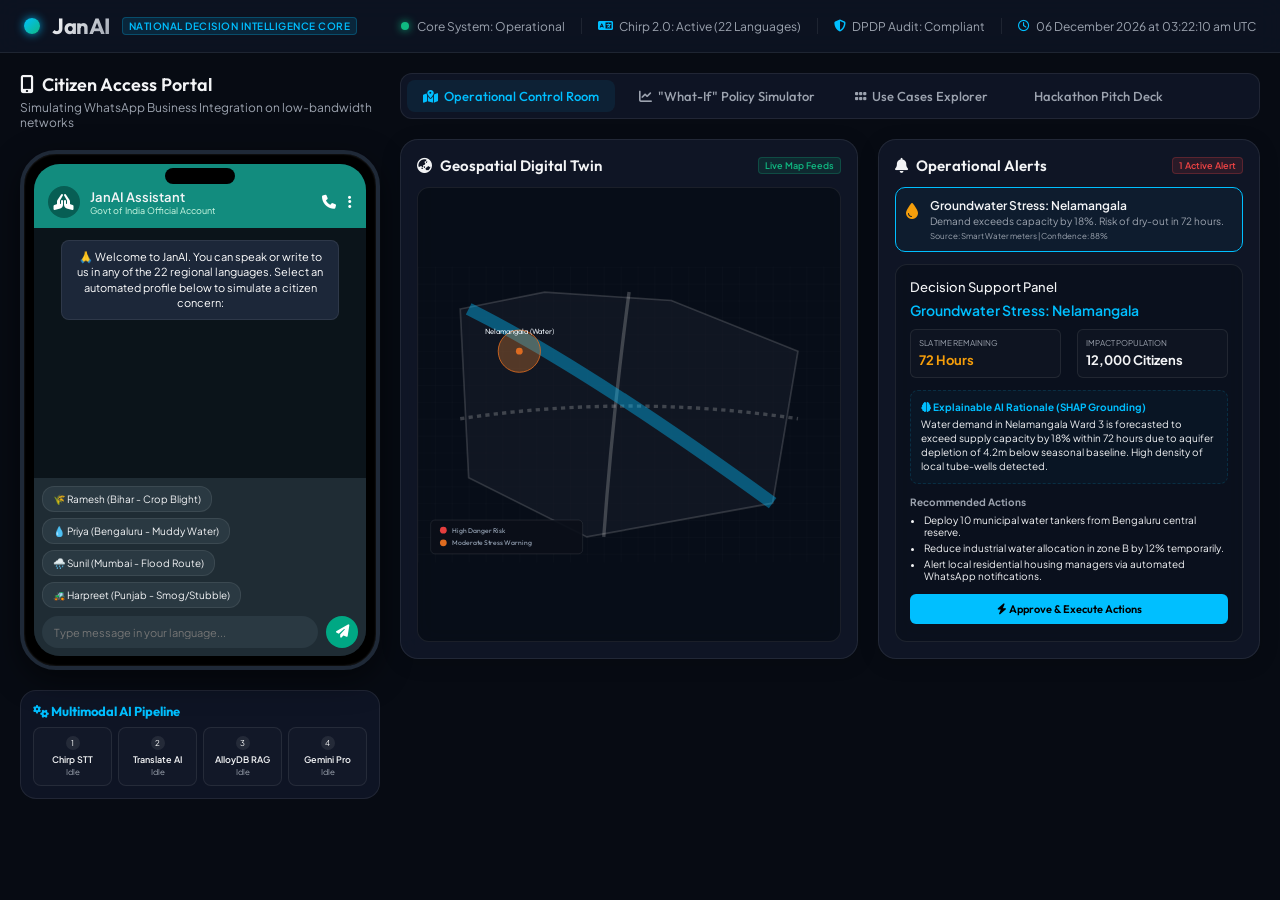
==== index.html @ b57dcece "feat: Initial commit of JanAI interactive prototype" ====
<!DOCTYPE html>
<html lang="en">
<head>
    <meta charset="UTF-8">
    <meta name="viewport" content="width=device-width, initial-scale=1.0">
    <title>JanAI - India's AI Decision Intelligence Platform</title>
    <!-- Google Fonts -->
    <link href="https://fonts.googleapis.com/css2?family=Outfit:wght@300;400;500;600;700;800&family=Plus+Jakarta+Sans:wght@300;400;500;600;700&display=swap" rel="stylesheet">
    <!-- FontAwesome Icons -->
    <link rel="stylesheet" href="https://cdnjs.cloudflare.com/ajax/libs/font-awesome/6.4.0/css/all.min.css">
    <!-- Custom CSS -->
    <link rel="stylesheet" href="index.css">
</head>
<body>
    <!-- Top Cybernetic Navigation Bar -->
    <header class="cyber-header">
        <div class="header-logo">
            <div class="logo-orb"></div>
            <h1>JanAI</h1>
            <span class="sub-badge">National Decision Intelligence Core</span>
        </div>
        <div class="system-status">
            <div class="status-indicator">
                <span class="pulse-green"></span>
                <span class="status-text">Core System: Operational</span>
            </div>
            <div class="status-divider"></div>
            <div class="status-item">
                <i class="fa-solid fa-language"></i>
                <span>Chirp 2.0: Active (22 Languages)</span>
            </div>
            <div class="status-divider"></div>
            <div class="status-item">
                <i class="fa-solid fa-shield-halved"></i>
                <span>DPDP Audit: Compliant</span>
            </div>
            <div class="status-divider"></div>
            <div class="status-item timer">
                <i class="fa-regular fa-clock"></i>
                <span id="live-time">04 July 2026 | 11:43 AM IST</span>
            </div>
        </div>
    </header>

    <!-- Main Workspace Layout -->
    <main class="dashboard-container">
        <!-- LEFT PANEL: Citizen Chat Simulator (Interactive Phone) -->
        <section class="left-panel">
            <div class="panel-header">
                <h2><i class="fa-solid fa-mobile-screen-button"></i> Citizen Access Portal</h2>
                <p>Simulating WhatsApp Business Integration on low-bandwidth networks</p>
            </div>
            
            <!-- Mobile Phone Shell -->
            <div class="phone-shell">
                <div class="phone-screen">
                    <!-- WhatsApp Header -->
                    <div class="wa-header">
                        <div class="wa-avatar">
                            <i class="fa-solid fa-hands-praying"></i>
                        </div>
                        <div class="wa-chat-info">
                            <h3>JanAI Assistant</h3>
                            <span class="online-indicator">Govt of India Official Account</span>
                        </div>
                        <div class="wa-actions">
                            <i class="fa-solid fa-phone"></i>
                            <i class="fa-solid fa-ellipsis-vertical"></i>
                        </div>
                    </div>
                    
                    <!-- WhatsApp Chat Area -->
                    <div class="wa-body" id="chat-body">
                        <div class="wa-message system">
                            <p>🙏 Welcome to JanAI. You can speak or write to us in any of the 22 regional languages. Select an automated profile below to simulate a citizen concern:</p>
                        </div>
                    </div>
                    
                    <!-- WhatsApp Inputs & Quick Options -->
                    <div class="wa-footer">
                        <div class="quick-selectors">
                            <button onclick="simulateCitizen('ramesh')">🌾 Ramesh (Bihar - Crop Blight)</button>
                            <button onclick="simulateCitizen('priya')">💧 Priya (Bengaluru - Muddy Water)</button>
                            <button onclick="simulateCitizen('sunil')">🌧️ Sunil (Mumbai - Flood Route)</button>
                            <button onclick="simulateCitizen('harpreet')">🚜 Harpreet (Punjab - Smog/Stubble)</button>
                        </div>
                        <div class="input-container">
                            <input type="text" id="user-input" placeholder="Type message in your language..." disabled>
                            <button class="send-btn" id="send-btn" disabled><i class="fa-solid fa-paper-plane"></i></button>
                        </div>
                    </div>
                </div>
            </div>

            <!-- Pipeline Visualizer -->
            <div class="pipeline-visualizer">
                <h3><i class="fa-solid fa-gears"></i> Multimodal AI Pipeline</h3>
                <div class="steps-grid">
                    <div class="step-card" id="step-stt">
                        <div class="step-num">1</div>
                        <h4>Chirp STT</h4>
                        <p id="stt-val">Idle</p>
                    </div>
                    <div class="step-card" id="step-trans">
                        <div class="step-num">2</div>
                        <h4>Translate AI</h4>
                        <p id="trans-val">Idle</p>
                    </div>
                    <div class="step-card" id="step-rag">
                        <div class="step-num">3</div>
                        <h4>AlloyDB RAG</h4>
                        <p id="rag-val">Idle</p>
                    </div>
                    <div class="step-card" id="step-gemini">
                        <div class="step-num">4</div>
                        <h4>Gemini Pro</h4>
                        <p id="gemini-val">Idle</p>
                    </div>
                </div>
            </div>
        </section>

        <!-- RIGHT PANEL: Government Decision Intelligence Hub -->
        <section class="right-panel">
            <!-- Navigation Tabs -->
            <div class="tab-bar">
                <button class="tab-btn active" onclick="switchTab('control-room')"><i class="fa-solid fa-map-location-dot"></i> Operational Control Room</button>
                <button class="tab-btn" onclick="switchTab('simulator')"><i class="fa-solid fa-chart-line"></i> "What-If" Policy Simulator</button>
                <button class="tab-btn" onclick="switchTab('use-cases')"><i class="fa-solid fa-grip"></i> Use Cases Explorer</button>
                <button class="tab-btn" onclick="switchTab('slide-deck')"><i class="fa-solid fa-presentation-screen"></i> Hackathon Pitch Deck</button>
            </div>

            <!-- TAB 1: Control Room -->
            <div class="tab-content active" id="control-room">
                <div class="control-grid">
                    <!-- Left: Spatial Digital Twin Map -->
                    <div class="card map-card">
                        <div class="card-header">
                            <h3><i class="fa-solid fa-earth-asia"></i> Geospatial Digital Twin</h3>
                            <span class="live-map-badge">Live Map Feeds</span>
                        </div>
                        <div class="map-container">
                            <!-- Digital Twin SVG Simulation -->
                            <svg viewBox="0 0 500 350" class="digital-twin-svg" id="digital-twin-map">
                                <!-- Background grid -->
                                <defs>
                                    <pattern id="grid" width="20" height="20" patternUnits="userSpaceOnUse">
                                        <path d="M 20 0 L 0 0 0 20" fill="none" stroke="rgba(255,255,255,0.03)" stroke-width="1"/>
                                    </pattern>
                                </defs>
                                <rect width="500" height="350" fill="url(#grid)" />
                                
                                <!-- Simulated City Boundaries -->
                                <path d="M50 50 L150 30 L300 40 L450 100 L420 280 L200 320 L60 250 Z" fill="rgba(26, 32, 44, 0.5)" stroke="rgba(255,255,255,0.15)" stroke-width="2"/>
                                
                                <!-- Roads -->
                                <path d="M50 180 Q250 150 450 180" fill="none" stroke="rgba(255,255,255,0.2)" stroke-width="4" stroke-dasharray="5,5"/>
                                <path d="M250 30 Q230 180 220 320" fill="none" stroke="rgba(255,255,255,0.2)" stroke-width="4"/>
                                
                                <!-- Water Body / River -->
                                <path d="M 60 50 Q 200 120 420 280" fill="none" stroke="rgba(0, 191, 255, 0.4)" stroke-width="15" id="river-path"/>
                                
                                <!-- Sensor Pins & Areas -->
                                <g id="sensor-group">
                                    <!-- Nelamangala Block (Water Scarcity) -->
                                    <circle cx="120" cy="100" r="25" class="risk-zone" fill="rgba(237, 137, 54, 0.3)" stroke="#DD6B20" stroke-width="1" id="zone-water"/>
                                    <circle cx="120" cy="100" r="4" fill="#DD6B20" />
                                    <text x="120" y="80" text-anchor="middle" fill="#E2E8F0" font-size="9" font-family="Outfit">Nelamangala (Water)</text>
                                    
                                    <!-- Mumbai Flood Sensor Zone -->
                                    <circle cx="280" cy="180" r="30" class="risk-zone pulse-warning" fill="rgba(229, 62, 62, 0.25)" stroke="#E53E3E" stroke-width="1.5" id="zone-flood" style="display:none;"/>
                                    <circle cx="280" cy="180" r="4" fill="#E53E3E" id="sensor-flood" style="display:none;"/>
                                    <text x="280" y="160" text-anchor="middle" fill="#E2E8F0" font-size="9" font-family="Outfit" id="text-flood" style="display:none;">Ward 3 (Flood Risk)</text>

                                    <!-- Stubble Burning Smoke Zone -->
                                    <path d="M 300 50 Q 380 40 420 80 Q 350 100 300 50 Z" fill="rgba(160, 174, 192, 0.3)" stroke="#718096" stroke-dasharray="2,2" id="zone-smoke" style="display:none;"/>
                                    <circle cx="360" cy="65" r="4" fill="#FFD700" id="sensor-smoke" style="display:none;"/>
                                    <text x="360" y="50" text-anchor="middle" fill="#E2E8F0" font-size="9" font-family="Outfit" id="text-smoke" style="display:none;">Smog Plume detected</text>
                                </g>

                                <!-- Legend -->
                                <g transform="translate(15, 300)">
                                    <rect width="180" height="40" rx="5" fill="rgba(11, 15, 25, 0.9)" stroke="rgba(255,255,255,0.1)"/>
                                    <circle cx="15" cy="12" r="4" fill="#E53E3E"/>
                                    <text x="25" y="15" fill="#A0AEC0" font-size="8" font-family="Outfit">High Danger Risk</text>
                                    
                                    <circle cx="15" cy="27" r="4" fill="#DD6B20"/>
                                    <text x="25" y="30" fill="#A0AEC0" font-size="8" font-family="Outfit">Moderate Stress Warning</text>
                                </g>
                            </svg>
                        </div>
                    </div>

                    <!-- Right: Live Intelligent Alerts Queue -->
                    <div class="card alerts-card">
                        <div class="card-header">
                            <h3><i class="fa-solid fa-bell"></i> Operational Alerts</h3>
                            <span class="active-badge" id="active-alert-count">1 Active Alert</span>
                        </div>
                        <div class="alerts-list" id="alerts-list">
                            <!-- Alert 1 (Always Active initially - Water Scarcity) -->
                            <div class="alert-item warning" id="alert-water-item" onclick="selectAlert('water')">
                                <div class="alert-icon"><i class="fa-solid fa-droplet"></i></div>
                                <div class="alert-details">
                                    <h4>Groundwater Stress: Nelamangala</h4>
                                    <p>Demand exceeds capacity by 18%. Risk of dry-out in 72 hours.</p>
                                    <span class="alert-meta">Source: Smart Water meters | Confidence: 88%</span>
                                </div>
                            </div>
                        </div>

                        <!-- Selected Alert Actions / Rationale Panel -->
                        <div class="alert-detail-panel" id="alert-detail-panel">
                            <h3>Decision Support Panel</h3>
                            <p class="panel-placeholder">Select an active operational alert above to inspect explainable AI reasoning and trigger closed-loop automation workflows.</p>
                            
                            <div class="panel-data" id="panel-data" style="display: none;">
                                <h4 id="panel-title">Groundwater Stress: Nelamangala</h4>
                                <div class="metric-row">
                                    <div class="sub-metric">
                                        <span class="label">SLA Time Remaining</span>
                                        <span class="val text-orange">72 Hours</span>
                                    </div>
                                    <div class="sub-metric">
                                        <span class="label">Impact Population</span>
                                        <span class="val" id="panel-impact">12,000 Citizens</span>
                                    </div>
                                </div>
                                <div class="reason-block">
                                    <h5><i class="fa-solid fa-brain"></i> Explainable AI Rationale (SHAP Grounding)</h5>
                                    <p id="panel-rationale">Water demand in Ward 12 is expected to exceed supply by 18% within 72 hours due to increased consumption and declining reservoir levels. Target aquifer depletion is 4.2m below seasonal baseline.</p>
                                </div>
                                <div class="action-block">
                                    <h5>Recommended Actions</h5>
                                    <ul id="panel-actions">
                                        <li>Deploy 10 municipal water tankers immediately.</li>
                                        <li>Reduce industrial supply allocation by 10%.</li>
                                        <li>Alert local residential association managers via automated WhatsApp notifications.</li>
                                    </ul>
                                    <button class="dispatch-btn" onclick="dispatchWorkflow()"><i class="fa-solid fa-bolt"></i> Approve & Execute Actions</button>
                                </div>
                            </div>
                        </div>
                    </div>
                </div>
            </div>

            <!-- TAB 2: "What-If" Policy Simulator -->
            <div class="tab-content" id="simulator">
                <div class="simulator-header">
                    <h2><i class="fa-solid fa-sliders"></i> "What-If" Policy Simulation Board</h2>
                    <p>Forecast regional outcomes by dynamically tuning municipal resources and tracking system impacts.</p>
                </div>
                
                <div class="sim-grid">
                    <!-- Left: Control Sliders -->
                    <div class="card sim-sliders-card">
                        <h3>Resource Adjustments</h3>
                        <div class="slider-group">
                            <label for="slide-tankers">
                                <span><i class="fa-solid fa-truck-water"></i> Water Tanker Pool Size</span>
                                <span class="slide-val" id="val-tankers">15 Tanks</span>
                            </label>
                            <input type="range" id="slide-tankers" min="5" max="50" value="15" oninput="runSimulation()">
                            <span class="slide-desc">Affects Nelamangala water distribution coverage. Billed directly to municipal budget.</span>
                        </div>

                        <div class="slider-group">
                            <label for="slide-subsidy">
                                <span><i class="fa-solid fa-hand-holding-dollar"></i> Stubble Burning Subsidy (per Acre)</span>
                                <span class="slide-val" id="val-subsidy">₹2,500</span>
                            </label>
                            <input type="range" id="slide-subsidy" min="1000" max="6000" step="500" value="2500" oninput="runSimulation()">
                            <span class="slide-desc">Incentivizes Punjab farmers. Direct impact on Delhi winter smog density.</span>
                        </div>

                        <div class="slider-group">
                            <label for="slide-transit">
                                <span><i class="fa-solid fa-traffic-light"></i> Traffic Diversion Rate (ORR Bengaluru)</span>
                                <span class="slide-val" id="val-transit">20%</span>
                            </label>
                            <input type="range" id="slide-transit" min="0" max="80" step="10" value="20" oninput="runSimulation()">
                            <span class="slide-desc">Rate of traffic redirected to outer corridors during gridlocks.</span>
                        </div>

                        <div class="slider-group">
                            <label for="slide-cooling">
                                <span><i class="fa-solid fa-snowflake"></i> Urban Cooling Shelter Capacity</span>
                                <span class="slide-val" id="val-cooling">200 Beds</span>
                            </label>
                            <input type="range" id="slide-cooling" min="50" max="1000" step="50" value="200" oninput="runSimulation()">
                            <span class="slide-desc">Adjusts cooling shelter availability during summer heatwaves.</span>
                        </div>
                    </div>

                    <!-- Right: Visual Impact Gauges -->
                    <div class="card sim-gauges-card">
                        <h3>Simulated Output & AI Advisory</h3>
                        <div class="gauges-grid">
                            <div class="gauge-card">
                                <span class="gauge-title">Sentiment & CSAT</span>
                                <div class="gauge-value" id="gauge-sentiment">76%</div>
                                <div class="gauge-trend"><i class="fa-solid fa-caret-up text-green"></i> Stable</div>
                            </div>
                            <div class="gauge-card">
                                <span class="gauge-title">Mitigated Risk %</span>
                                <div class="gauge-value text-orange" id="gauge-risk">55%</div>
                                <div class="gauge-trend"><i class="fa-solid fa-caret-up text-orange"></i> Improving</div>
                            </div>
                            <div class="gauge-card">
                                <span class="gauge-title">Response Latency</span>
                                <div class="gauge-value" id="gauge-latency">42 Min</div>
                                <div class="gauge-trend"><i class="fa-solid fa-caret-down text-green"></i> Faster</div>
                            </div>
                            <div class="gauge-card">
                                <span class="gauge-title">Budget Impact (Est)</span>
                                <div class="gauge-value text-red" id="gauge-budget">₹18.4L</div>
                                <div class="gauge-trend"><i class="fa-solid fa-caret-up text-red"></i> High Cost</div>
                            </div>
                        </div>

                        <!-- Causal Engine Box -->
                        <div class="causal-engine-box">
                            <h4><i class="fa-solid fa-circle-nodes"></i> Causal AI Analysis & Advisory</h4>
                            <p id="sim-advisory">Current policies maintain a balanced status quo. Increasing stubble burning subsidies to ₹4,000 is projected to reduce Delhi smoke density by 22% but requires reallocation of ₹14 Lakhs from urban greening grants.</p>
                        </div>
                    </div>
                </div>
            </div>

            <!-- TAB 3: Use Cases Explorer -->
            <div class="tab-content" id="use-cases">
                <div class="usecases-header">
                    <h2><i class="fa-solid fa-cubes"></i> Top 10 Multimodal AI Use Cases</h2>
                    <p>Designed specifically to address current and forecasted societal challenges in India.</p>
                </div>
                
                <div class="usecases-grid">
                    <!-- 1 -->
                    <div class="usecase-card">
                        <div class="uc-header">
                            <div class="uc-icon"><i class="fa-solid fa-briefcase-medical"></i></div>
                            <h3>1. Healthcare Outbreak Predictor</h3>
                        </div>
                        <div class="uc-body">
                            <p><strong>Problem:</strong> Rapid spread of Dengue, Malaria, and Cholera due to delayed detection in urban slums and rural zones.</p>
                            <p><strong>AI Solution:</strong> Gemini analyzes hospital admissions, local rainfall patterns, and satellite indices of stagnant water. Models forecast outbreaks 14 days in advance.</p>
                        </div>
                        <div class="uc-footer">
                            <span>Google Cloud: Vertex AI, BigQuery, Earth Engine</span>
                        </div>
                    </div>

                    <!-- 2 -->
                    <div class="usecase-card">
                        <div class="uc-header">
                            <div class="uc-icon"><i class="fa-solid fa-cloud-showers-heavy"></i></div>
                            <h3>2. Multimodal Flood Coordinator</h3>
                        </div>
                        <div class="uc-body">
                            <p><strong>Problem:</strong> Heavy monsoon cloudbursts causing flash flooding, stalling transport and endangering citizens.</p>
                            <p><strong>AI Solution:</strong> Ingests water level sensor telemetry and citizen photos via WhatsApp. Predicts runoffs and schedules automated emergency alerts.</p>
                        </div>
                        <div class="uc-footer">
                            <span>Google Cloud: Pub/Sub, Cloud Run, Maps API</span>
                        </div>
                    </div>

                    <!-- 3 -->
                    <div class="usecase-card">
                        <div class="uc-header">
                            <div class="uc-icon"><i class="fa-solid fa-venus"></i></div>
                            <h3>3. Suraksha: Safe Passage</h3>
                        </div>
                        <div class="uc-body">
                            <p><strong>Problem:</strong> Dynamic safety challenges for women working late night shifts in under-lit urban transit corridors.</p>
                            <p><strong>AI Solution:</strong> Integrates street-lighting data, retail commercial density, police patrol logs, and emergency feeds to map optimal walking pathways.</p>
                        </div>
                        <div class="uc-footer">
                            <span>Google Cloud: Vision AI, Cloud Functions, Firestore</span>
                        </div>
                    </div>

                    <!-- 4 -->
                    <div class="usecase-card">
                        <div class="uc-header">
                            <div class="uc-icon"><i class="fa-solid fa-bus"></i></div>
                            <h3>4. Dynamic Transit Optimizer</h3>
                        </div>
                        <div class="uc-body">
                            <p><strong>Problem:</strong> Stalling economic productivity due to heavy transit gridlocks in metro hubs like Bengaluru.</p>
                            <p><strong>AI Solution:</strong> Uses reinforcement learning on CCTV traffic feeds to dynamically adjust light signaling patterns and bus fleet dispatch intervals.</p>
                        </div>
                        <div class="uc-footer">
                            <span>Google Cloud: Vertex AI Reinforcement Learning, Looker</span>
                        </div>
                    </div>

                    <!-- 5 -->
                    <div class="usecase-card">
                        <div class="uc-header">
                            <div class="uc-icon"><i class="fa-solid fa-trash-can"></i></div>
                            <h3>5. Swachh-AI: Smart Waste Dispatch</h3>
                        </div>
                        <div class="uc-body">
                            <p><strong>Problem:</strong> Blocked public sewage drains and overflowing dustbins, leading to municipal health hazards.</p>
                            <p><strong>AI Solution:</strong> Ingests citizen photos, categorizes trash volume using Vision AI, and dynamically creates route schedules for sanitation trucks.</p>
                        </div>
                        <div class="uc-footer">
                            <span>Google Cloud: Document AI, Cloud Run, Optimization AI</span>
                        </div>
                    </div>

                    <!-- 6 -->
                    <div class="usecase-card">
                        <div class="uc-header">
                            <div class="uc-icon"><i class="fa-solid fa-monument"></i></div>
                            <h3>6. Multi-lingual Tourist Guide</h3>
                        </div>
                        <div class="uc-body">
                            <p><strong>Problem:</strong> Lack of structured, accessible multi-lingual historical narratives at cultural monuments.</p>
                            <p><strong>AI Solution:</strong> Real-time visual analysis of monuments via mobile camera; Gemini provides rich contextual storytelling in 22 regional languages.</p>
                        </div>
                        <div class="uc-footer">
                            <span>Google Cloud: Gemini, Text-to-Speech, Vision API</span>
                        </div>
                    </div>

                    <!-- 7 -->
                    <div class="usecase-card">
                        <div class="uc-header">
                            <div class="uc-icon"><i class="fa-solid fa-seedling"></i></div>
                            <h3>7. Krishi-Gyan: Agri-Risk Mitigator</h3>
                        </div>
                        <div class="uc-body">
                            <p><strong>Problem:</strong> Severe crop failures from unpredictable pest invasions and sudden unseasonal rainfall.</p>
                            <p><strong>AI Solution:</strong> Matches soil sensors, satellite imagery of leaf canopy, and local weather patterns. Provides direct crop remedy advisory on WhatsApp.</p>
                        </div>
                        <div class="uc-footer">
                            <span>Google Cloud: Earth Engine, Spanner, Vertex Feature Store</span>
                        </div>
                    </div>

                    <!-- 8 -->
                    <div class="usecase-card">
                        <div class="uc-header">
                            <div class="uc-icon"><i class="fa-solid fa-comments"></i></div>
                            <h3>8. Jan-Grievance Voice Redressal</h3>
                        </div>
                        <div class="uc-body">
                            <p><strong>Problem:</strong> Administrative blockages; rural citizens cannot access complex, text-heavy grievance portals.</p>
                            <p><strong>AI Solution:</strong> A voice-note portal on WhatsApp. Chirp transcribes local dialects, extracts grievances, and routes them to departments.</p>
                        </div>
                        <div class="uc-footer">
                            <span>Google Cloud: Chirp STT, Translation API, Firestore</span>
                        </div>
                    </div>

                    <!-- 9 -->
                    <div class="usecase-card">
                        <div class="uc-header">
                            <div class="uc-icon"><i class="fa-solid fa-graduation-cap"></i></div>
                            <h3>9. Shiksha-Link: Tutor Assistant</h3>
                        </div>
                        <div class="uc-body">
                            <p><strong>Problem:</strong> High dropout rates in government schools due to lack of localized personal tutors.</p>
                            <p><strong>AI Solution:</strong> An interactive multimodal agent grounded in state textbook syllabi, delivering visual stories and marking physical papers.</p>
                        </div>
                        <div class="uc-footer">
                            <span>Google Cloud: Vertex Studio RAG, Document AI</span>
                        </div>
                    </div>

                    <!-- 10 -->
                    <div class="usecase-card">
                        <div class="uc-header">
                            <div class="uc-icon"><i class="fa-solid fa-wind"></i></div>
                            <h3>10. Paryavaran: Clean Air Sentinel</h3>
                        </div>
                        <div class="uc-body">
                            <p><strong>Problem:</strong> Seasonal stubble-smog crises in northern cities with AQI exceeding hazardous limits.</p>
                            <p><strong>AI Solution:</strong> Correlates satellite smoke detection, traffic levels, and AQI monitors to trigger automated alerts and coordinate mist tankers.</p>
                        </div>
                        <div class="uc-footer">
                            <span>Google Cloud: Vertex AI, BigQuery, Maps Platform</span>
                        </div>
                    </div>
                </div>
            </div>

            <!-- TAB 4: Slide Deck Browser -->
            <div class="tab-content" id="slide-deck">
                <div class="slide-controls">
                    <button class="slide-nav-btn" onclick="prevSlide()"><i class="fa-solid fa-arrow-left"></i> Previous</button>
                    <span class="slide-indicator" id="slide-number">Slide 1 of 10</span>
                    <button class="slide-nav-btn" onclick="nextSlide()">Next <i class="fa-solid fa-arrow-right"></i></button>
                </div>

                <div class="slide-viewer">
                    <!-- Slides Container -->
                    <div class="slide-container" id="slide-container">
                        <!-- Slide 1 -->
                        <div class="slide-card active" id="slide-1">
                            <span class="slide-tag">HACKATHON FINALE DECK</span>
                            <h2>JanAI: Empowering 1.4B Indian Citizens & Governance</h2>
                            <h3>Sovereign AI Decision Intelligence Platform</h3>
                            <div class="slide-bullets">
                                <div class="bullet-item"><i class="fa-solid fa-check"></i> <strong>Core Concept:</strong> Bridge fragmented public data silos into a closed-loop decision engine.</div>
                                <div class="bullet-item"><i class="fa-solid fa-check"></i> <strong>Technology:</strong> Built on Google Cloud Vertex AI, Gemini 2.5 Pro, and Chirp STT.</div>
                                <div class="bullet-item"><i class="fa-solid fa-check"></i> <strong>Focus:</strong> Resolve groundwater scarcity, monsoon cloudbursts, and winter AQI smog.</div>
                            </div>
                        </div>

                        <!-- Slide 2 -->
                        <div class="slide-card" id="slide-2">
                            <span class="slide-tag">THE PROBLEM STATEMENT</span>
                            <h2>India's Data Paradox: Rich Datasets, Fragmented Insights</h2>
                            <div class="slide-bullets">
                                <div class="bullet-item"><i class="fa-solid fa-circle-exclamation"></i> <strong>The Vault Dilemma:</strong> Aadhaar, ABDM, Smart Cities IoT, and Grievance records operate in isolation.</div>
                                <div class="bullet-item"><i class="fa-solid fa-circle-exclamation"></i> <strong>Reactive Governance:</strong> City administrations react *after* flooding, epidemics, or pollution events occur.</div>
                                <div class="bullet-item"><i class="fa-solid fa-circle-exclamation"></i> <strong>Language Exclusion:</strong> Complex online text portals exclude non-literate and regional-speaking rural populations.</div>
                            </div>
                        </div>

                        <!-- Slide 3 -->
                        <div class="slide-card" id="slide-3">
                            <span class="slide-tag">THE SOLUTION ARCHITECTURE</span>
                            <h2>Observe-Reason-Recommend-Act (ORRA)</h2>
                            <div class="slide-bullets">
                                <div class="bullet-item"><i class="fa-solid fa-eye"></i> <strong>Observe:</strong> Continuous streaming of regional voice files, sensor telemetry, and satellite rasters.</div>
                                <div class="bullet-item"><i class="fa-solid fa-gears"></i> <strong>Reason:</strong> Cross-departmental correlation using Gemini 2.5 Pro and BigQuery.</div>
                                <div class="bullet-item"><i class="fa-solid fa-lightbulb"></i> <strong>Recommend:</strong> Mathematical policy recommendations with strict SHAP explainability.</div>
                                <div class="bullet-item"><i class="fa-solid fa-bolt"></i> <strong>Act:</strong> Automated dispatch orders, SMS gateways, and cooling center allocations.</div>
                            </div>
                        </div>

                        <!-- Slide 4 -->
                        <div class="slide-card" id="slide-4">
                            <span class="slide-tag">GOVERNMENT DASHBOARD</span>
                            <h2>Spatial Digital Twin & Active Alerts</h2>
                            <div class="slide-bullets">
                                <div class="bullet-item"><i class="fa-solid fa-cubes"></i> <strong>Interactive Mapping:</strong> A unified 3D-like view linking water main lines, air sensors, and emergency assets.</div>
                                <div class="bullet-item"><i class="fa-solid fa-signal"></i> <strong>Intelligent Prioritization:</strong> Automated risk scoring based on population vulnerability and secondary risk likelihood.</div>
                                <div class="bullet-item"><i class="fa-solid fa-shield-halved"></i> <strong>Privacy First:</strong> Sensitive Data Protection API masks citizen PII dynamically.</div>
                            </div>
                        </div>

                        <!-- Slide 5 -->
                        <div class="slide-card" id="slide-5">
                            <span class="slide-tag">CITIZEN INTERFACE</span>
                            <h2>Democratizing Access via WhatsApp Voice</h2>
                            <div class="slide-bullets">
                                <div class="bullet-item"><i class="fa-solid fa-microphone"></i> <strong>Zero Learning Curve:</strong> Citizens send speech voice notes on WhatsApp in local dialects.</div>
                                <div class="bullet-item"><i class="fa-solid fa-language"></i> <strong>Chirp Speech Core:</strong> Transcribes code-mixed inputs (e.g., Hinglish, Kannada-English).</div>
                                <div class="bullet-item"><i class="fa-solid fa-link"></i> <strong>Direct Integration:</strong> Auto-ticket generation and Department routing completed in seconds.</div>
                            </div>
                        </div>

                        <!-- Slide 6 -->
                        <div class="slide-card" id="slide-6">
                            <span class="slide-tag">GROUNDED AI</span>
                            <h2>RAG Architecture: Trustworthy & Fact-Checked</h2>
                            <div class="slide-bullets">
                                <div class="bullet-item"><i class="fa-solid fa-database"></i> <strong>AlloyDB pgvector:</strong> Stores official government booklets and municipal codes.</div>
                                <div class="bullet-item"><i class="fa-solid fa-magnifying-glass"></i> <strong>Hallucination Prevention:</strong> Models check output similarity against source documents. If score < 0.85, the answer is rewritten.</div>
                                <div class="bullet-item"><i class="fa-solid fa-arrow-down-up-lock"></i> <strong>Security Guardrails:</strong> Compliant with DPDP Act 2023 guidelines on data sovereignty.</div>
                            </div>
                        </div>

                        <!-- Slide 7 -->
                        <div class="slide-card" id="slide-7">
                            <span class="slide-tag">SCALING UP</span>
                            <h2>Sovereign & Cost-Effective Scalability</h2>
                            <div class="slide-bullets">
                                <div class="bullet-item"><i class="fa-solid fa-server"></i> <strong>Cloud Run & GKE:</strong> Scales dynamically to handle peaks during monsoon floods.</div>
                                <div class="bullet-item"><i class="fa-solid fa-wallet"></i> <strong>Multi-Model Optimizations:</strong> Routine tasks run on Gemini 2.5 Flash. Only critical risk evaluations route to Gemini 2.5 Pro (saving 60% token costs).</div>
                                <div class="bullet-item"><i class="fa-solid fa-location-dot"></i> <strong>Data Sovereignty:</strong> Bounded strictly within Google Cloud's Mumbai and Delhi data regions.</div>
                            </div>
                        </div>

                        <!-- Slide 8 -->
                        <div class="slide-card" id="slide-8">
                            <span class="slide-tag">THE MVP ROADMAP</span>
                            <h2>90-Day MVP & Execution Strategy</h2>
                            <div class="slide-bullets">
                                <div class="bullet-item"><i class="fa-solid fa-calendar-day"></i> <strong>Days 1-30:</strong> Setup of Google Cloud foundations, loading schemes into BigQuery & AlloyDB vector stores.</div>
                                <div class="bullet-item"><i class="fa-solid fa-calendar-day"></i> <strong>Days 31-60:</strong> Implementing RAG models, Chirp integration, and testing core agents.</div>
                                <div class="bullet-item"><i class="fa-solid fa-calendar-day"></i> <strong>Days 61-90:</strong> Dashboard UI completion, deployment of WhatsApp bot in Nelamangala ward.</div>
                            </div>
                        </div>

                        <!-- Slide 9 -->
                        <div class="slide-card" id="slide-9">
                            <span class="slide-tag">IMPACT & BUSINESS VALUE</span>
                            <h2>Measurable Social & Economic Impact</h2>
                            <div class="slide-bullets">
                                <div class="bullet-item"><i class="fa-solid fa-money-bill-wave"></i> <strong>Efficiency:</strong> Reductions in municipal fleet fuel burn by 20% and water leakages by 15%.</div>
                                <div class="bullet-item"><i class="fa-solid fa-heart-pulse"></i> <strong>Health:</strong> 30% reduction in local dengue incidence via early breeding tracking.</div>
                                <div class="bullet-item"><i class="fa-solid fa-hands-holding"></i> <strong>Trust:</strong> Direct citizen-grievance resolution times cut by 45%.</div>
                            </div>
                        </div>

                        <!-- Slide 10 -->
                        <div class="slide-card" id="slide-10">
                            <span class="slide-tag">CONCLUSION</span>
                            <h2>JanAI: The Cognitive Engine of Digital India</h2>
                            <div class="slide-bullets">
                                <div class="bullet-item"><i class="fa-solid fa-flag"></i> <strong>A Smart Nation:</strong> Proactive decision-making scaling from Panchayats to the PMO.</div>
                                <div class="bullet-item"><i class="fa-solid fa-network-wired"></i> <strong>Ready for Tomorrow:</strong> Enabling the next logical step of the India Stack.</div>
                                <div class="bullet-item"><i class="fa-solid fa-rocket"></i> <strong>Google Cloud Partnership:</strong> The ultimate showcase of enterprise-scale sovereign AI.</div>
                            </div>
                        </div>
                    </div>
                </div>
            </div>
        </section>
    </main>

    <!-- JS Scripts -->
    <script src="app.js"></script>
</body>
</html>
---- index.css ----
/* JanAI Stylesheet - Premium Dark Cybernetic Theme */

:root {
    --bg-base: #070B13;
    --bg-surface: #0E1424;
    --bg-card: rgba(20, 29, 48, 0.65);
    --border-color: rgba(255, 255, 255, 0.08);
    --border-glow: rgba(0, 191, 255, 0.15);
    
    --color-primary: #00BFFF;
    --color-success: #10B981;
    --color-warning: #F59E0B;
    --color-danger: #EF4444;
    --color-text-main: #F3F4F6;
    --color-text-muted: #9CA3AF;
    
    --font-heading: 'Outfit', sans-serif;
    --font-body: 'Plus Jakarta Sans', sans-serif;
}

* {
    box-sizing: border-box;
    margin: 0;
    padding: 0;
}

body {
    background-color: var(--bg-base);
    color: var(--color-text-main);
    font-family: var(--font-body);
    min-height: 100vh;
    display: flex;
    flex-direction: column;
    overflow-x: hidden;
}

/* Header Styling */
.cyber-header {
    background: rgba(14, 20, 36, 0.85);
    backdrop-filter: blur(12px);
    border-bottom: 1px solid var(--border-color);
    padding: 12px 24px;
    display: flex;
    justify-content: space-between;
    align-items: center;
    position: sticky;
    top: 0;
    z-index: 100;
}

.header-logo {
    display: flex;
    align-items: center;
    gap: 12px;
}

.logo-orb {
    width: 16px;
    height: 16px;
    border-radius: 50%;
    background: linear-gradient(135deg, #00BFFF, #10B981);
    box-shadow: 0 0 10px rgba(0, 191, 255, 0.8);
    animation: orb-spin 4s infinite linear;
}

@keyframes orb-spin {
    0% { transform: rotate(0deg); }
    100% { transform: rotate(360deg); }
}

.header-logo h1 {
    font-family: var(--font-heading);
    font-size: 22px;
    font-weight: 700;
    letter-spacing: -0.5px;
    background: linear-gradient(135deg, #FFFFFF, #9CA3AF);
    -webkit-background-clip: text;
    -webkit-text-fill-color: transparent;
}

.sub-badge {
    font-size: 10px;
    font-weight: 600;
    text-transform: uppercase;
    background: rgba(0, 191, 255, 0.12);
    border: 1px solid rgba(0, 191, 255, 0.25);
    color: var(--color-primary);
    padding: 2px 6px;
    border-radius: 4px;
    letter-spacing: 0.5px;
}

.system-status {
    display: flex;
    align-items: center;
    gap: 16px;
    font-size: 12px;
    color: var(--color-text-muted);
}

.status-indicator {
    display: flex;
    align-items: center;
    gap: 8px;
}

.pulse-green {
    width: 8px;
    height: 8px;
    border-radius: 50%;
    background-color: var(--color-success);
    box-shadow: 0 0 8px var(--color-success);
    animation: pulse 2s infinite;
}

@keyframes pulse {
    0% { opacity: 0.3; }
    50% { opacity: 1; }
    100% { opacity: 0.3; }
}

.status-divider {
    width: 1px;
    height: 16px;
    background-color: var(--border-color);
}

.status-item {
    display: flex;
    align-items: center;
    gap: 6px;
}

.status-item i {
    color: var(--color-primary);
}

/* Dashboard Grid Layout */
.dashboard-container {
    flex: 1;
    display: grid;
    grid-template-columns: 360px 1fr;
    padding: 20px;
    gap: 20px;
    max-width: 1600px;
    margin: 0 auto;
    width: 100%;
}

/* LEFT PANEL */
.left-panel {
    display: flex;
    flex-direction: column;
    gap: 20px;
}

.panel-header h2 {
    font-family: var(--font-heading);
    font-size: 18px;
    font-weight: 600;
    display: flex;
    align-items: center;
    gap: 8px;
}

.panel-header p {
    font-size: 12px;
    color: var(--color-text-muted);
    margin-top: 4px;
}

/* Phone Shell Container */
.phone-shell {
    width: 100%;
    height: 520px;
    background-color: #000000;
    border-radius: 36px;
    padding: 10px;
    box-shadow: 0 10px 30px rgba(0, 0, 0, 0.5), 0 0 2px rgba(255,255,255,0.2) inset;
    border: 4px solid #1f2937;
    position: relative;
}

/* Camera Notch Mock */
.phone-shell::after {
    content: '';
    position: absolute;
    top: 14px;
    left: 50%;
    transform: translateX(-50%);
    width: 70px;
    height: 16px;
    background-color: #000000;
    border-radius: 10px;
    z-index: 10;
}

.phone-screen {
    width: 100%;
    height: 100%;
    background-color: #0B141A;
    border-radius: 26px;
    overflow: hidden;
    display: flex;
    flex-direction: column;
}

/* WhatsApp Layout */
.wa-header {
    background-color: #128C7E;
    padding: 22px 14px 10px 14px;
    display: flex;
    align-items: center;
    gap: 10px;
}

.wa-avatar {
    width: 32px;
    height: 32px;
    background-color: #075E54;
    border-radius: 50%;
    display: flex;
    justify-content: center;
    align-items: center;
    color: #FFF;
}

.wa-chat-info {
    flex: 1;
}

.wa-chat-info h3 {
    font-size: 13px;
    font-weight: 600;
}

.wa-chat-info .online-indicator {
    font-size: 9px;
    color: #d1fae5;
    display: block;
}

.wa-actions {
    display: flex;
    gap: 12px;
    color: #FFF;
    font-size: 14px;
}

.wa-body {
    flex: 1;
    padding: 12px;
    display: flex;
    flex-direction: column;
    gap: 10px;
    overflow-y: auto;
    background: url('https://user-images.githubusercontent.com/15075759/28719144-86dc0f70-73b1-11e7-911d-60d70fcded21.png');
    background-size: contain;
}

.wa-message {
    max-width: 80%;
    padding: 8px 12px;
    border-radius: 8px;
    font-size: 11px;
    line-height: 1.4;
    position: relative;
    word-wrap: break-word;
}

.wa-message.system {
    align-self: center;
    background-color: rgba(30, 41, 59, 0.95);
    color: #FFF;
    text-align: center;
    max-width: 90%;
    border: 1px solid rgba(255,255,255,0.08);
}

.wa-message.incoming {
    align-self: flex-start;
    background-color: #1F2C34;
    color: #FFF;
    border-radius: 0 8px 8px 8px;
}

.wa-message.outgoing {
    align-self: flex-end;
    background-color: #005C4B;
    color: #FFF;
    border-radius: 8px 0 8px 8px;
}

.wa-message .time {
    display: block;
    text-align: right;
    font-size: 8px;
    color: #9CA3AF;
    margin-top: 4px;
}

.wa-footer {
    padding: 8px;
    background-color: #1F2C34;
    display: flex;
    flex-direction: column;
    gap: 8px;
}

.quick-selectors {
    display: flex;
    flex-wrap: wrap;
    gap: 6px;
}

.quick-selectors button {
    background-color: #2A3942;
    color: var(--color-text-main);
    border: 1px solid var(--border-color);
    padding: 6px 10px;
    border-radius: 12px;
    font-size: 10px;
    cursor: pointer;
    font-family: var(--font-body);
    transition: background-color 0.2s;
}

.quick-selectors button:hover {
    background-color: #37474F;
}

.input-container {
    display: flex;
    gap: 8px;
}

.input-container input {
    flex: 1;
    background-color: #2A3942;
    border: none;
    padding: 8px 12px;
    border-radius: 18px;
    color: #FFF;
    font-size: 11px;
    font-family: var(--font-body);
}

.send-btn {
    width: 32px;
    height: 32px;
    background-color: #00A884;
    border: none;
    border-radius: 50%;
    color: #FFF;
    cursor: pointer;
    display: flex;
    justify-content: center;
    align-items: center;
}

/* Pipeline Visualizer */
.pipeline-visualizer {
    background-color: var(--bg-surface);
    border: 1px solid var(--border-color);
    border-radius: 16px;
    padding: 12px;
}

.pipeline-visualizer h3 {
    font-size: 13px;
    font-family: var(--font-heading);
    margin-bottom: 8px;
    color: var(--color-primary);
}

.steps-grid {
    display: grid;
    grid-template-columns: repeat(4, 1fr);
    gap: 6px;
}

.step-card {
    background-color: rgba(255, 255, 255, 0.02);
    border: 1px solid var(--border-color);
    padding: 8px;
    border-radius: 8px;
    text-align: center;
    transition: all 0.3s;
}

.step-card.active {
    background-color: rgba(0, 191, 255, 0.08);
    border-color: var(--color-primary);
    box-shadow: 0 0 10px rgba(0, 191, 255, 0.1);
}

.step-card.success {
    background-color: rgba(16, 185, 129, 0.08);
    border-color: var(--color-success);
}

.step-num {
    width: 14px;
    height: 14px;
    border-radius: 50%;
    background-color: var(--border-color);
    color: #FFF;
    font-size: 8px;
    display: flex;
    justify-content: center;
    align-items: center;
    margin: 0 auto 4px auto;
}

.step-card.active .step-num {
    background-color: var(--color-primary);
}

.step-card.success .step-num {
    background-color: var(--color-success);
}

.step-card h4 {
    font-size: 9px;
    font-weight: 600;
    margin-bottom: 2px;
}

.step-card p {
    font-size: 8px;
    color: var(--color-text-muted);
}

/* RIGHT PANEL */
.right-panel {
    display: flex;
    flex-direction: column;
    gap: 20px;
}

/* Tabs */
.tab-bar {
    display: flex;
    gap: 8px;
    background-color: var(--bg-surface);
    padding: 6px;
    border-radius: 12px;
    border: 1px solid var(--border-color);
}

.tab-btn {
    background: none;
    border: none;
    color: var(--color-text-muted);
    font-family: var(--font-heading);
    font-weight: 500;
    padding: 8px 16px;
    font-size: 13px;
    border-radius: 8px;
    cursor: pointer;
    display: flex;
    align-items: center;
    gap: 6px;
    transition: all 0.3s;
}

.tab-btn:hover {
    color: var(--color-text-main);
    background-color: rgba(255,255,255,0.03);
}

.tab-btn.active {
    color: var(--color-primary);
    background-color: rgba(0, 191, 255, 0.08);
}

.tab-content {
    display: none;
    flex: 1;
}

.tab-content.active {
    display: flex;
    flex-direction: column;
}

/* TAB 1: Control Room Grid */
.control-grid {
    display: grid;
    grid-template-columns: 1.2fr 1fr;
    gap: 20px;
    height: 520px;
}

.card {
    background: var(--bg-card);
    backdrop-filter: blur(16px);
    border: 1px solid var(--border-color);
    border-radius: 18px;
    padding: 16px;
    display: flex;
    flex-direction: column;
    box-shadow: 0 4px 20px rgba(0,0,0,0.15);
}

.card-header {
    display: flex;
    justify-content: space-between;
    align-items: center;
    margin-bottom: 12px;
}

.card-header h3 {
    font-family: var(--font-heading);
    font-size: 15px;
    font-weight: 600;
    display: flex;
    align-items: center;
    gap: 8px;
}

.live-map-badge {
    font-size: 9px;
    font-weight: 600;
    background: rgba(16, 185, 129, 0.12);
    border: 1px solid rgba(16, 185, 129, 0.25);
    color: var(--color-success);
    padding: 2px 6px;
    border-radius: 4px;
}

.active-badge {
    font-size: 9px;
    font-weight: 600;
    background: rgba(239, 68, 68, 0.12);
    border: 1px solid rgba(239, 68, 68, 0.25);
    color: var(--color-danger);
    padding: 2px 6px;
    border-radius: 4px;
}

/* Digital Twin Map */
.map-container {
    flex: 1;
    background-color: rgba(7, 11, 19, 0.7);
    border: 1px solid var(--border-color);
    border-radius: 12px;
    overflow: hidden;
}

.digital-twin-svg {
    width: 100%;
    height: 100%;
}

.risk-zone {
    animation: pulse-ring 2.5s infinite;
}

@keyframes pulse-ring {
    0% { transform: scale(1); opacity: 0.8; }
    50% { transform: scale(1.05); opacity: 0.4; }
    100% { transform: scale(1); opacity: 0.8; }
}

/* Alerts Queue */
.alerts-list {
    display: flex;
    flex-direction: column;
    gap: 8px;
    max-height: 150px;
    overflow-y: auto;
    margin-bottom: 12px;
}

.alert-item {
    background-color: rgba(255, 255, 255, 0.02);
    border: 1px solid var(--border-color);
    border-radius: 10px;
    padding: 10px;
    display: flex;
    gap: 12px;
    cursor: pointer;
    transition: all 0.2s;
}

.alert-item:hover {
    background-color: rgba(255, 255, 255, 0.04);
}

.alert-item.active-select {
    border-color: var(--color-primary);
    background-color: rgba(0, 191, 255, 0.04);
}

.alert-item.warning .alert-icon {
    color: var(--color-warning);
}

.alert-item.danger .alert-icon {
    color: var(--color-danger);
}

.alert-icon {
    font-size: 16px;
    margin-top: 2px;
}

.alert-details h4 {
    font-size: 12px;
    font-weight: 600;
    margin-bottom: 2px;
}

.alert-details p {
    font-size: 10px;
    color: var(--color-text-muted);
}

.alert-meta {
    font-size: 8px;
    color: var(--color-text-muted);
    display: block;
    margin-top: 4px;
}

/* Alert Detail Panel */
.alert-detail-panel {
    flex: 1;
    border: 1px solid var(--border-color);
    background-color: rgba(7, 11, 19, 0.4);
    border-radius: 12px;
    padding: 14px;
    overflow-y: auto;
}

.alert-detail-panel h3 {
    font-size: 13px;
    font-weight: 500;
    margin-bottom: 6px;
}

.panel-placeholder {
    font-size: 11px;
    color: var(--color-text-muted);
    text-align: center;
    margin-top: 40px;
}

.panel-data h4 {
    font-size: 14px;
    font-weight: 600;
    margin-bottom: 10px;
    color: var(--color-primary);
}

.metric-row {
    display: flex;
    gap: 16px;
    margin-bottom: 12px;
}

.sub-metric {
    flex: 1;
    background-color: rgba(255,255,255,0.02);
    border: 1px solid var(--border-color);
    padding: 8px;
    border-radius: 6px;
}

.sub-metric .label {
    font-size: 8px;
    color: var(--color-text-muted);
    text-transform: uppercase;
    display: block;
}

.sub-metric .val {
    font-size: 13px;
    font-weight: 700;
}

.text-orange { color: var(--color-warning); }
.text-green { color: var(--color-success); }
.text-red { color: var(--color-danger); }

.reason-block {
    background-color: rgba(0, 191, 255, 0.03);
    border: 1px dashed rgba(0, 191, 255, 0.15);
    padding: 10px;
    border-radius: 8px;
    margin-bottom: 12px;
}

.reason-block h5 {
    font-size: 10px;
    color: var(--color-primary);
    margin-bottom: 4px;
}

.reason-block p {
    font-size: 10px;
    line-height: 1.4;
}

.action-block h5 {
    font-size: 10px;
    color: var(--color-text-muted);
    margin-bottom: 6px;
}

.action-block ul {
    list-style-type: disc;
    padding-left: 14px;
    font-size: 10px;
    display: flex;
    flex-direction: column;
    gap: 4px;
    margin-bottom: 12px;
}

.dispatch-btn {
    width: 100%;
    background-color: var(--color-primary);
    color: #000;
    font-family: var(--font-heading);
    font-weight: 600;
    font-size: 11px;
    border: none;
    padding: 8px;
    border-radius: 6px;
    cursor: pointer;
    transition: background-color 0.2s;
}

.dispatch-btn:hover {
    background-color: #33ccff;
}

/* TAB 2: Simulator */
.simulator-header {
    margin-bottom: 16px;
}

.simulator-header h2 {
    font-family: var(--font-heading);
    font-size: 18px;
}

.simulator-header p {
    font-size: 12px;
    color: var(--color-text-muted);
}

.sim-grid {
    display: grid;
    grid-template-columns: 1fr 1.2fr;
    gap: 20px;
}

.sim-sliders-card h3, .sim-gauges-card h3 {
    font-family: var(--font-heading);
    font-size: 14px;
    margin-bottom: 12px;
}

.slider-group {
    margin-bottom: 14px;
}

.slider-group label {
    display: flex;
    justify-content: space-between;
    font-size: 11px;
    margin-bottom: 4px;
}

.slider-group label span i {
    color: var(--color-primary);
}

.slide-val {
    font-weight: 700;
    color: var(--color-primary);
}

.slider-group input[type="range"] {
    width: 100%;
    accent-color: var(--color-primary);
}

.slide-desc {
    font-size: 8px;
    color: var(--color-text-muted);
    display: block;
    margin-top: 2px;
}

.gauges-grid {
    display: grid;
    grid-template-columns: repeat(2, 1fr);
    gap: 12px;
    margin-bottom: 16px;
}

.gauge-card {
    background-color: rgba(255,255,255,0.02);
    border: 1px solid var(--border-color);
    padding: 12px;
    border-radius: 10px;
    text-align: center;
}

.gauge-title {
    font-size: 9px;
    color: var(--color-text-muted);
    text-transform: uppercase;
    display: block;
}

.gauge-value {
    font-size: 20px;
    font-weight: 800;
    margin: 4px 0;
}

.gauge-trend {
    font-size: 9px;
}

.causal-engine-box {
    background-color: rgba(16, 185, 129, 0.02);
    border: 1px dashed rgba(16, 185, 129, 0.15);
    padding: 12px;
    border-radius: 10px;
}

.causal-engine-box h4 {
    font-size: 11px;
    color: var(--color-success);
    margin-bottom: 6px;
}

.causal-engine-box p {
    font-size: 10px;
    line-height: 1.4;
}

/* TAB 3: Use Cases */
.usecases-header {
    margin-bottom: 14px;
}

.usecases-header h2 {
    font-family: var(--font-heading);
    font-size: 18px;
}

.usecases-header p {
    font-size: 12px;
    color: var(--color-text-muted);
}

.usecases-grid {
    display: grid;
    grid-template-columns: repeat(3, 1fr);
    gap: 12px;
    max-height: 430px;
    overflow-y: auto;
    padding-right: 6px;
}

.usecase-card {
    background: rgba(255, 255, 255, 0.02);
    border: 1px solid var(--border-color);
    border-radius: 12px;
    padding: 12px;
    display: flex;
    flex-direction: column;
    gap: 8px;
}

.uc-header {
    display: flex;
    align-items: center;
    gap: 10px;
}

.uc-icon {
    width: 28px;
    height: 28px;
    background-color: rgba(0, 191, 255, 0.1);
    color: var(--color-primary);
    border-radius: 6px;
    display: flex;
    justify-content: center;
    align-items: center;
    font-size: 12px;
}

.uc-header h3 {
    font-size: 12px;
    font-weight: 600;
}

.uc-body {
    font-size: 10px;
    color: var(--color-text-muted);
    line-height: 1.4;
    flex: 1;
}

.uc-body strong {
    color: var(--color-text-main);
}

.uc-footer {
    border-top: 1px solid var(--border-color);
    padding-top: 6px;
    font-size: 8px;
    color: var(--color-primary);
}

/* TAB 4: Slide Deck */
.slide-controls {
    display: flex;
    justify-content: space-between;
    align-items: center;
    margin-bottom: 16px;
    background-color: var(--bg-surface);
    padding: 10px 16px;
    border-radius: 12px;
    border: 1px solid var(--border-color);
}

.slide-nav-btn {
    background: none;
    border: 1px solid var(--color-primary);
    color: var(--color-primary);
    font-family: var(--font-heading);
    font-size: 11px;
    font-weight: 600;
    padding: 6px 12px;
    border-radius: 6px;
    cursor: pointer;
    transition: all 0.2s;
}

.slide-nav-btn:hover {
    background-color: var(--color-primary);
    color: #000;
}

.slide-indicator {
    font-size: 12px;
    font-weight: 500;
}

.slide-viewer {
    height: 380px;
    position: relative;
    overflow: hidden;
}

.slide-container {
    width: 100%;
    height: 100%;
    position: relative;
}

.slide-card {
    position: absolute;
    top: 0;
    left: 0;
    width: 100%;
    height: 100%;
    background: radial-gradient(circle at top right, rgba(0, 191, 255, 0.1), transparent), var(--bg-card);
    border: 1px solid var(--border-color);
    border-radius: 18px;
    padding: 24px;
    opacity: 0;
    transform: translateX(100px);
    transition: all 0.5s cubic-bezier(0.4, 0, 0.2, 1);
    pointer-events: none;
    display: flex;
    flex-direction: column;
    justify-content: center;
}

.slide-card.active {
    opacity: 1;
    transform: translateX(0);
    pointer-events: auto;
}

.slide-card.exit {
    opacity: 0;
    transform: translateX(-100px);
}

.slide-tag {
    font-size: 10px;
    font-weight: 600;
    color: var(--color-primary);
    letter-spacing: 1px;
    text-transform: uppercase;
    margin-bottom: 8px;
    display: block;
}

.slide-card h2 {
    font-family: var(--font-heading);
    font-size: 22px;
    font-weight: 700;
    margin-bottom: 4px;
}

.slide-card h3 {
    font-size: 13px;
    color: var(--color-text-muted);
    font-weight: 500;
    margin-bottom: 16px;
}

.slide-bullets {
    display: flex;
    flex-direction: column;
    gap: 12px;
}

.bullet-item {
    font-size: 12px;
    display: flex;
    align-items: flex-start;
    gap: 10px;
    line-height: 1.4;
}

.bullet-item i {
    color: var(--color-success);
    margin-top: 3px;
}

/* Animations */
.pulse-warning {
    animation: flood-warning-pulse 2s infinite;
}

@keyframes flood-warning-pulse {
    0% { fill: rgba(229, 62, 62, 0.15); stroke-width: 1; }
    50% { fill: rgba(229, 62, 62, 0.35); stroke-width: 2.5; }
    100% { fill: rgba(229, 62, 62, 0.15); stroke-width: 1; }
}

/* Scrollbar tweaks */
::-webkit-scrollbar {
    width: 6px;
}

::-webkit-scrollbar-track {
    background: transparent;
}

::-webkit-scrollbar-thumb {
    background: var(--border-color);
    border-radius: 4px;
}

::-webkit-scrollbar-thumb:hover {
    background: rgba(255,255,255,0.15);
}
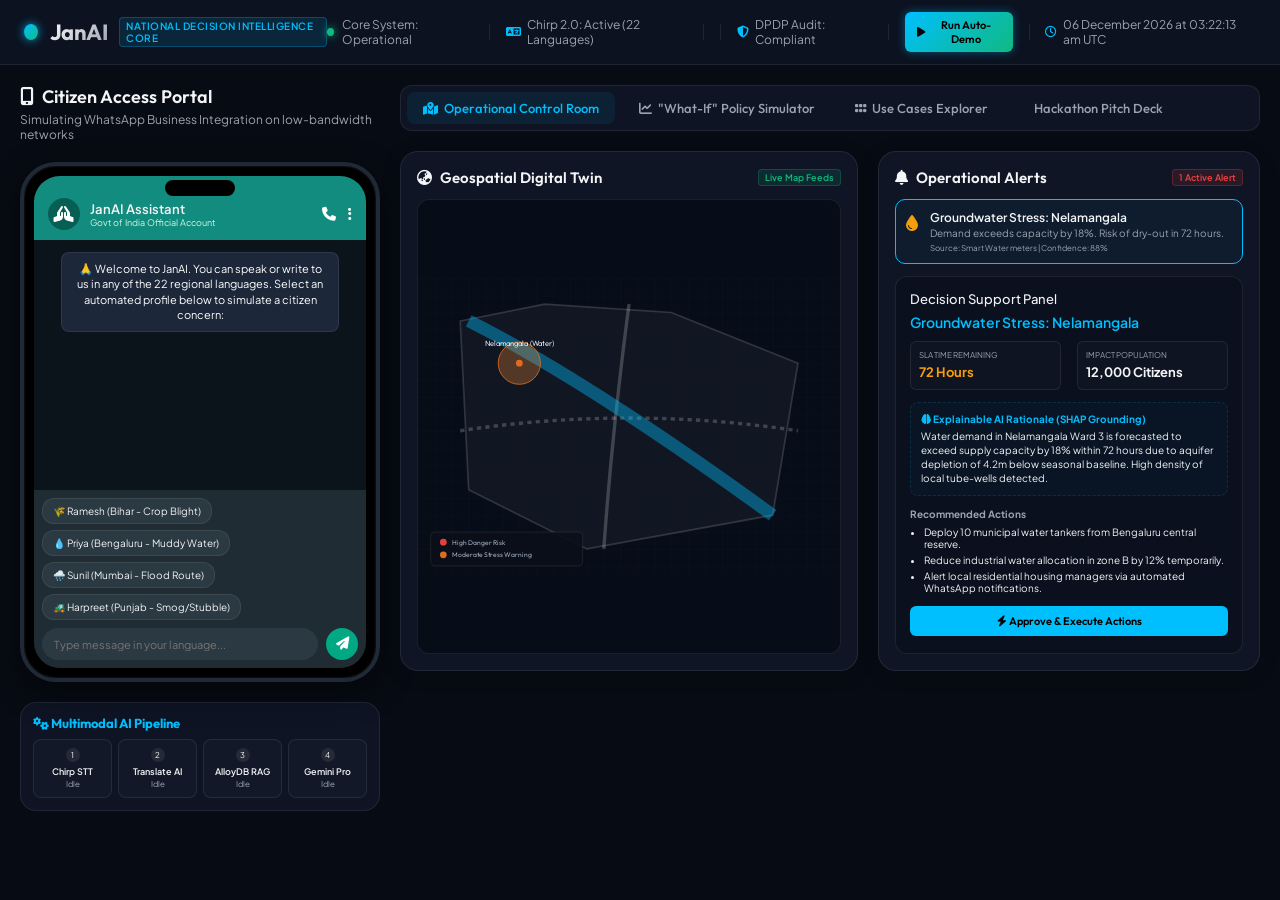
==== commit 1d4218cd: "feat: Add Run Auto-Demo walkthrough feature for Mumbai flood scenario" ====
--- a/index.html
+++ b/index.html
@@ -30,10 +30,13 @@
                 <span>Chirp 2.0: Active (22 Languages)</span>
             </div>
             <div class="status-divider"></div>
+            <div class="status-divider"></div>
             <div class="status-item">
                 <i class="fa-solid fa-shield-halved"></i>
                 <span>DPDP Audit: Compliant</span>
             </div>
+            <div class="status-divider"></div>
+            <button class="demo-play-btn" onclick="startAutoDemo()"><i class="fa-solid fa-play"></i> Run Auto-Demo</button>
             <div class="status-divider"></div>
             <div class="status-item timer">
                 <i class="fa-regular fa-clock"></i>
--- a/index.css
+++ b/index.css
@@ -1069,3 +1069,25 @@
 ::-webkit-scrollbar-thumb:hover {
     background: rgba(255,255,255,0.15);
 }
+
+.demo-play-btn {
+    background: linear-gradient(135deg, var(--color-primary), #10B981);
+    color: #000;
+    border: none;
+    padding: 6px 12px;
+    border-radius: 6px;
+    font-family: var(--font-heading);
+    font-weight: 600;
+    font-size: 11px;
+    cursor: pointer;
+    display: flex;
+    align-items: center;
+    gap: 6px;
+    box-shadow: 0 0 10px rgba(0, 191, 255, 0.4);
+    transition: all 0.3s;
+}
+
+.demo-play-btn:hover {
+    transform: translateY(-1px);
+    box-shadow: 0 0 15px rgba(0, 191, 255, 0.7);
+}
